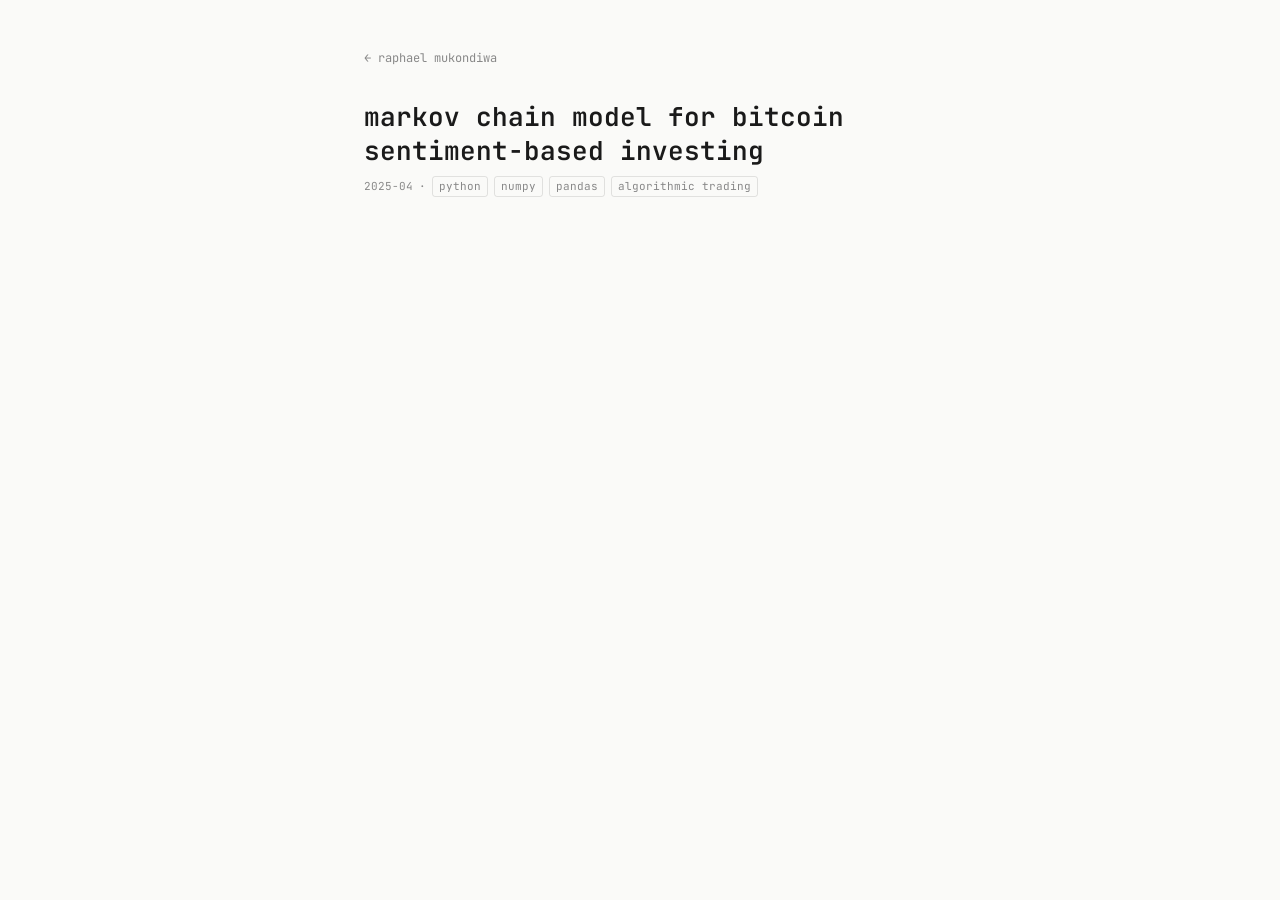
==== posts/2025-04-markov-btc.html @ f5df581f "website revamp" ====
<!DOCTYPE html>
<html lang="en">
<head>
  <meta charset="UTF-8">
  <meta name="viewport" content="width=device-width, initial-scale=1.0">
  <title>markov-regime · raphael mukondiwa</title>
  <link rel="preconnect" href="https://fonts.googleapis.com">
  <link rel="preconnect" href="https://fonts.gstatic.com" crossorigin>
  <link href="https://fonts.googleapis.com/css2?family=JetBrains+Mono:wght@400;600&family=Inter:wght@400;500&display=swap" rel="stylesheet">
  <link rel="stylesheet" href="../style.css">
  <style>
    .post-container {
      max-width: 680px;
      margin: 0 auto;
      padding: clamp(32px, 5vh, 64px) var(--gutter) clamp(48px, 8vh, 96px);
    }
    .back {
      font-family: var(--mono);
      font-size: 12px;
      color: var(--text-tertiary);
      text-decoration: none;
      display: inline-block;
      margin-bottom: 32px;
    }
    .back:hover { color: var(--link); }
    .post-title {
      font-family: var(--mono);
      font-size: clamp(18px, 2.5vw, 26px);
      font-weight: 600;
      color: var(--text-primary);
      margin-bottom: 8px;
      line-height: 1.3;
    }
    .post-meta {
      font-family: var(--mono);
      font-size: 11px;
      color: var(--text-tertiary);
      margin-bottom: 40px;
      display: flex;
      flex-wrap: wrap;
      gap: 6px;
      align-items: center;
    }
    .post-meta .tag {
      border: 1px solid var(--border);
      padding: 1px 6px;
      border-radius: 3px;
    }
    .post-body {
      font-size: clamp(14px, 1.3vw, 16px);
      line-height: 1.75;
      color: var(--text-primary);
    }
    .post-body h2 {
      font-family: var(--mono);
      font-size: 13px;
      font-weight: 600;
      text-transform: uppercase;
      letter-spacing: 0.08em;
      color: var(--text-tertiary);
      margin: 40px 0 12px;
    }
    .post-body p { margin-bottom: 16px; }
    .post-body ul {
      margin: 0 0 16px 0;
      padding-left: 20px;
    }
    .post-body li { margin-bottom: 6px; }
    .post-body code {
      font-family: var(--mono);
      font-size: 0.88em;
      background: var(--bg-secondary);
      padding: 1px 5px;
      border-radius: 3px;
    }
    .post-body a { color: var(--link); }
  </style>
</head>
<body>
  <div class="post-container">

    <a href="/" class="back">← raphael mukondiwa</a>

    <div class="post-title">markov chain model for bitcoin sentiment-based investing</div>
    <div class="post-meta">
      <time datetime="2025-04">2025-04</time>
      <span>·</span>
      <span class="tag">python</span>
      <span class="tag">numpy</span>
      <span class="tag">pandas</span>
      <span class="tag">algorithmic trading</span>
    </div>
---- style.css ----
:root {
  --bg: #fafaf8;
  --bg-secondary: #f0efea;
  --text-primary: #1a1a1a;
  --text-secondary: #555;
  --text-tertiary: #888;
  --border: rgba(0,0,0,0.1);
  --link: #0969da;
  --mono: 'JetBrains Mono', 'SF Mono', Menlo, monospace;
  --body: 'Inter', -apple-system, system-ui, sans-serif;
  --content-width: min(900px, 100%);
  --gutter: clamp(16px, 5vw, 64px);
}

[data-theme="dark"] {
  --bg: #0d1117;
  --bg-secondary: #161b22;
  --text-primary: #c9d1d9;
  --text-secondary: #8b949e;
  --text-tertiary: #6e7681;
  --border: rgba(255,255,255,0.1);
  --link: #58a6ff;
}

@media (prefers-color-scheme: dark) {
  :root:not([data-theme="light"]) {
    --bg: #0d1117;
    --bg-secondary: #161b22;
    --text-primary: #c9d1d9;
    --text-secondary: #8b949e;
    --text-tertiary: #6e7681;
    --border: rgba(255,255,255,0.1);
    --link: #58a6ff;
  }
}

*, *::before, *::after { box-sizing: border-box; margin: 0; padding: 0; }

html {
  font-size: clamp(13px, 1.2vw, 15px);
  height: 100%;
}

body {
  background: var(--bg);
  color: var(--text-primary);
  font-family: var(--body);
  line-height: 1.6;
  min-height: 100%;
  display: flex;
  flex-direction: column;
}

.container {
  width: var(--content-width);
  margin: 0 auto;
  padding: clamp(32px, 5vh, 64px) var(--gutter) clamp(48px, 8vh, 96px);
  flex: 1;
  display: flex;
  flex-direction: column;
}

/* ── header ── */
.header {
  display: flex;
  align-items: flex-start;
  gap: 16px;
  margin-bottom: 32px;
}

.header img {
  width: clamp(56px, 6vw, 80px);
  height: clamp(56px, 6vw, 80px);
  border-radius: 50%;
  object-fit: cover;
  flex-shrink: 0;
  border: 1px solid var(--border);
}

.header-text .name {
  font-family: var(--mono);
  font-size: clamp(16px, 2vw, 20px);
  font-weight: 600;
  color: var(--text-primary);
  margin-bottom: 4px;
  text-decoration: none;
  display: inline-block;
}

.header-text .name:hover { color: var(--link); }

.header-text .bio {
  font-size: clamp(12px, 1.1vw, 14px);
  color: var(--text-secondary);
  margin-bottom: 8px;
}

.header-text .links {
  font-family: var(--mono);
  font-size: clamp(11px, 1vw, 13px);
  display: flex;
  flex-wrap: wrap;
  gap: 10px;
}

.header-text .links a {
  color: var(--link);
  text-decoration: none;
}

.header-text .links a:hover { text-decoration: underline; }

/* ── tagline ── */
.tagline {
  font-size: clamp(12px, 1.1vw, 14px);
  color: var(--text-tertiary);
  font-style: italic;
  margin-bottom: 40px;
  border-top: 1px solid var(--border);
  padding-top: 16px;
}

/* ── main content grid (two columns on wide screens) ── */
.content-grid {
  display: grid;
  grid-template-columns: 1fr 1fr;
  gap: clamp(24px, 4vw, 64px);
  flex: 1;
}

@media (max-width: 640px) {
  .content-grid {
    grid-template-columns: 1fr;
  }
}

/* ── section ── */
.section { margin-bottom: 40px; }

.section-header {
  font-family: var(--mono);
  font-size: 11px;
  color: var(--text-tertiary);
  text-transform: uppercase;
  letter-spacing: 0.1em;
  margin-bottom: 12px;
}

/* ── rows ── */
.row {
  display: grid;
  grid-template-columns: 80px 1fr;
  gap: 12px;
  align-items: baseline;
  padding: 6px 0;
  border-top: 1px solid var(--border);
}

.row:last-child { border-bottom: 1px solid var(--border); }

.row .label {
  font-family: var(--mono);
  font-size: 11px;
  color: var(--text-tertiary);
  font-variant-numeric: tabular-nums;
  padding-top: 2px;
}

.row .content .title {
  font-size: clamp(12px, 1.1vw, 14px);
  font-weight: 500;
  color: var(--text-primary);
  text-decoration: none;
  display: block;
}

.row .content .title:hover { color: var(--link); }

.row .content .desc {
  font-size: clamp(11px, 0.9vw, 12px);
  color: var(--text-secondary);
  margin-top: 2px;
}

/* ── coming soon ── */
.coming-soon {
  font-family: var(--mono);
  font-size: 12px;
  color: var(--text-tertiary);
  padding: 10px 0;
  border-top: 1px solid var(--border);
  border-bottom: 1px solid var(--border);
}

/* ── footer ── */
footer {
  margin-top: 48px;
  padding-top: 16px;
  border-top: 1px solid var(--border);
  font-family: var(--mono);
  font-size: 11px;
  color: var(--text-tertiary);
  display: flex;
  justify-content: space-between;
  align-items: center;
  flex-wrap: wrap;
  gap: 8px;
}

footer a { color: var(--text-tertiary); text-decoration: none; }
footer a:hover { color: var(--link); }

/* ── theme toggle ── */
.theme-toggle {
  background: none;
  border: 1px solid var(--border);
  color: var(--text-tertiary);
  font-family: var(--mono);
  font-size: 11px;
  padding: 3px 8px;
  cursor: pointer;
  border-radius: 3px;
}

.theme-toggle:hover { color: var(--text-primary); border-color: var(--text-tertiary); }

/* ── mobile tweaks ── */
@media (max-width: 480px) {
  .header { flex-direction: column; gap: 12px; }
  .header img { width: 56px; height: 56px; }
  footer { flex-direction: column; align-items: flex-start; gap: 10px; }
}
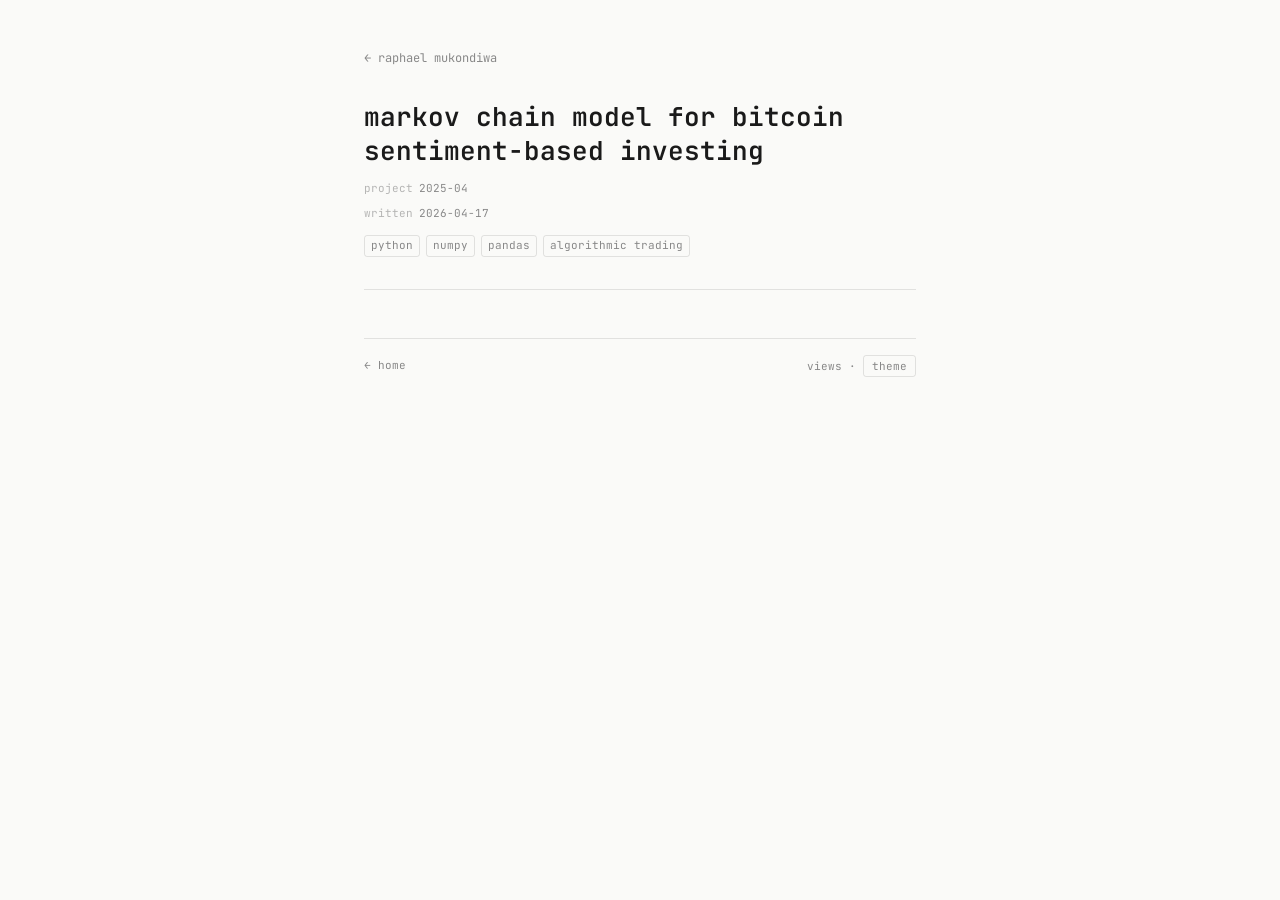
==== commit 20ecbf8d: "added goatcounter" ====
--- a/posts/2025-04-markov-btc.html
+++ b/posts/2025-04-markov-btc.html
@@ -28,14 +28,14 @@
       font-size: clamp(18px, 2.5vw, 26px);
       font-weight: 600;
       color: var(--text-primary);
-      margin-bottom: 8px;
+      margin-bottom: 12px;
       line-height: 1.3;
     }
     .post-meta {
       font-family: var(--mono);
       font-size: 11px;
       color: var(--text-tertiary);
-      margin-bottom: 40px;
+      margin-bottom: 8px;
       display: flex;
       flex-wrap: wrap;
       gap: 6px;
@@ -46,32 +46,28 @@
       padding: 1px 6px;
       border-radius: 3px;
     }
-    .post-body {
-      font-size: clamp(14px, 1.3vw, 16px);
-      line-height: 1.75;
-      color: var(--text-primary);
+    .post-meta .label {
+      color: var(--text-tertiary);
+      opacity: 0.6;
     }
-    .post-body h2 {
+    .post-tags {
       font-family: var(--mono);
-      font-size: 13px;
-      font-weight: 600;
-      text-transform: uppercase;
-      letter-spacing: 0.08em;
+      font-size: 11px;
       color: var(--text-tertiary);
-      margin: 40px 0 12px;
+      margin-top: 12px;
+      display: flex;
+      flex-wrap: wrap;
+      gap: 6px;
     }
-    .post-body p { margin-bottom: 16px; }
-    .post-body ul {
-      margin: 0 0 16px 0;
-      padding-left: 20px;
+    .post-tags .tag {
+      border: 1px solid var(--border);
+      padding: 1px 6px;
+      border-radius: 3px;
     }
-    .post-body li { margin-bottom: 6px; }
-    .post-body code {
-      font-family: var(--mono);
-      font-size: 0.88em;
-      background: var(--bg-secondary);
-      padding: 1px 5px;
-      border-radius: 3px;
+    .divider {
+      border: none;
+      border-top: 1px solid var(--border);
+      margin: 32px 0;
     }
     .post-body a { color: var(--link); }
   </style>
@@ -82,11 +78,47 @@
     <a href="/" class="back">← raphael mukondiwa</a>
 
     <div class="post-title">markov chain model for bitcoin sentiment-based investing</div>
+
     <div class="post-meta">
+      <span class="label">project</span>
       <time datetime="2025-04">2025-04</time>
-      <span>·</span>
+    </div>
+    <div class="post-meta">
+      <span class="label">written</span>
+      <time datetime="2026-04-17">2026-04-17</time>
+    </div>
+
+    <div class="post-tags">
       <span class="tag">python</span>
       <span class="tag">numpy</span>
       <span class="tag">pandas</span>
       <span class="tag">algorithmic trading</span>
     </div>
+
+    <hr class="divider">
+
+    <footer style="padding-top:16px;font-family:var(--mono);font-size:11px;color:var(--text-tertiary);display:flex;justify-content:space-between;align-items:center;flex-wrap:wrap;gap:8px;">
+      <span><a href="/" style="color:var(--text-tertiary);text-decoration:none;">← home</a></span>
+      <span><span class="goatcounter-count" data-path="/posts/2025-04-markov-btc.html"></span> views · <button class="theme-toggle" onclick="toggleTheme()" aria-label="toggle theme">theme</button></span>
+    </footer>
+
+  </div>
+
+  <script data-goatcounter="https://rmukondiwa.goatcounter.com/count"
+          async src="//gc.zgo.at/count.js"></script>
+  <script>
+    (function() {
+      var saved = localStorage.getItem('theme');
+      if (saved) document.documentElement.setAttribute('data-theme', saved);
+    })();
+    function toggleTheme() {
+      var current = document.documentElement.getAttribute('data-theme');
+      var isDark = current === 'dark' ||
+        (!current && window.matchMedia('(prefers-color-scheme: dark)').matches);
+      var next = isDark ? 'light' : 'dark';
+      document.documentElement.setAttribute('data-theme', next);
+      localStorage.setItem('theme', next);
+    }
+  </script>
+</body>
+</html>
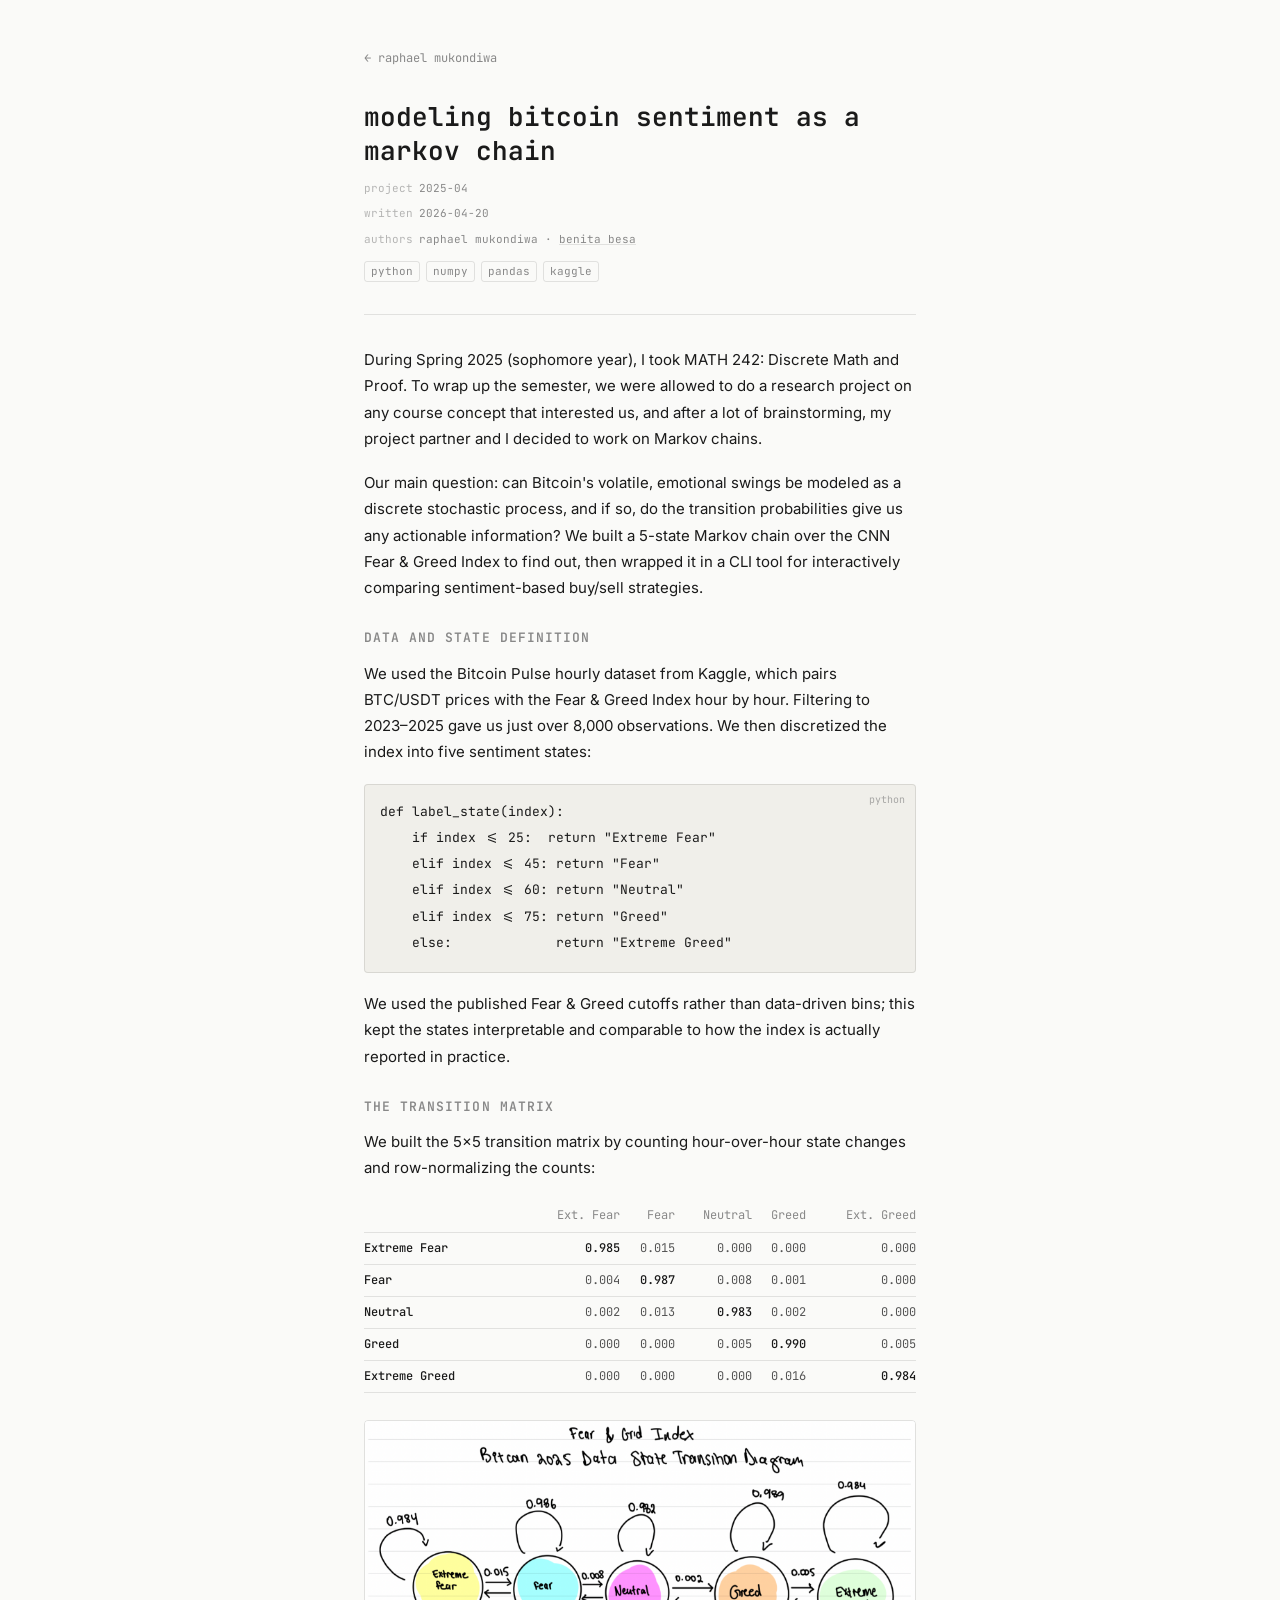
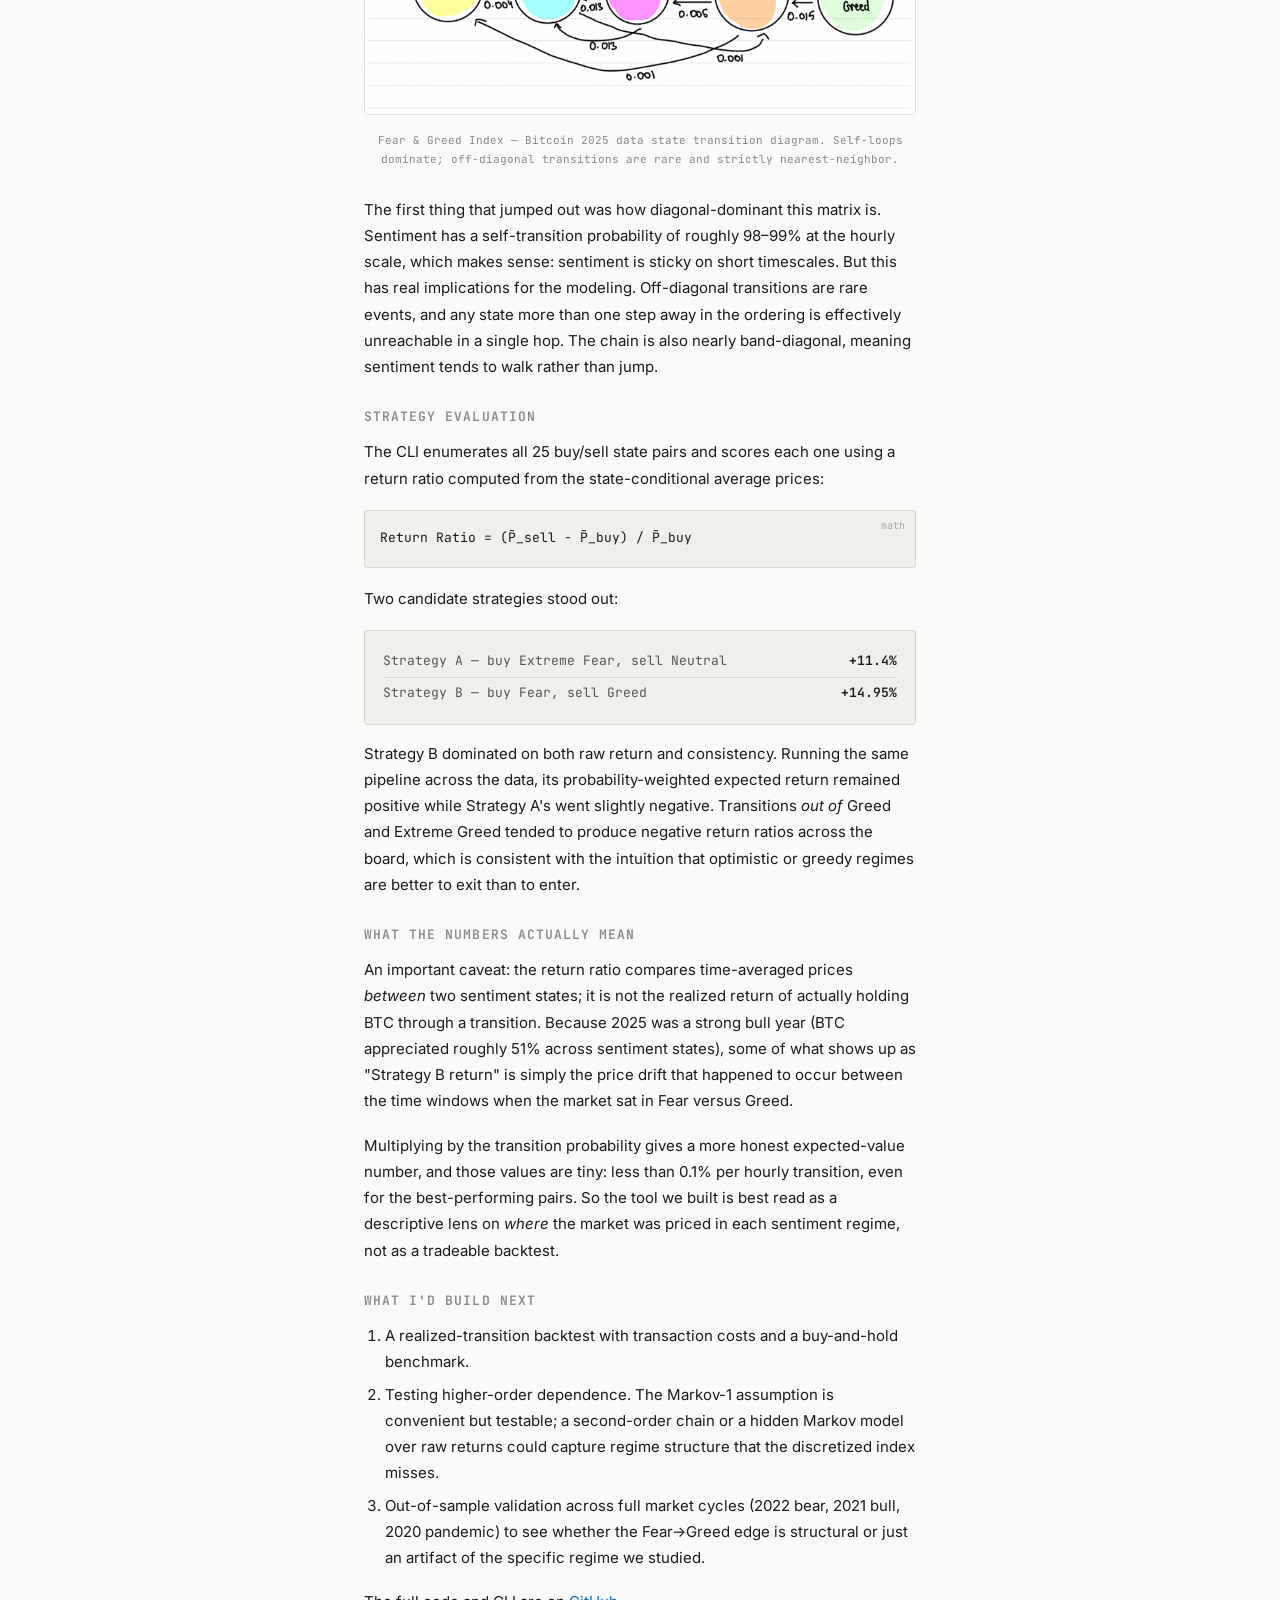
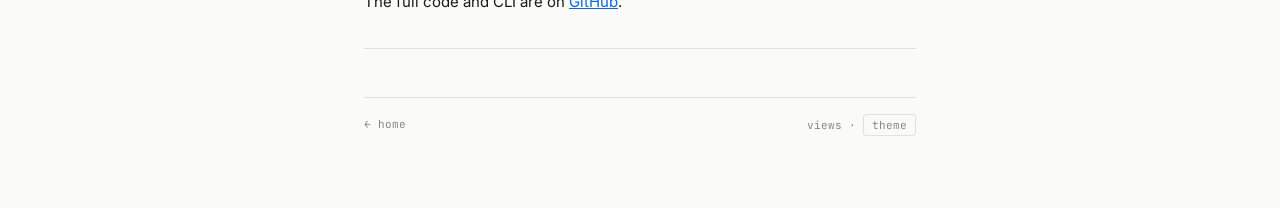
==== commit 6353697c: "adding markov post" ====
--- a/posts/2025-04-markov-btc.html
+++ b/posts/2025-04-markov-btc.html
@@ -3,7 +3,7 @@
 <head>
   <meta charset="UTF-8">
   <meta name="viewport" content="width=device-width, initial-scale=1.0">
-  <title>markov-regime · raphael mukondiwa</title>
+  <title>markov chain model for bitcoin sentiment · raphael mukondiwa</title>
   <link rel="preconnect" href="https://fonts.googleapis.com">
   <link rel="preconnect" href="https://fonts.gstatic.com" crossorigin>
   <link href="https://fonts.googleapis.com/css2?family=JetBrains+Mono:wght@400;600&family=Inter:wght@400;500&display=swap" rel="stylesheet">
@@ -41,11 +41,6 @@
       gap: 6px;
       align-items: center;
     }
-    .post-meta .tag {
-      border: 1px solid var(--border);
-      padding: 1px 6px;
-      border-radius: 3px;
-    }
     .post-meta .label {
       color: var(--text-tertiary);
       opacity: 0.6;
@@ -69,7 +64,117 @@
       border-top: 1px solid var(--border);
       margin: 32px 0;
     }
+    .post-body {
+      font-size: 15px;
+      line-height: 1.75;
+      color: var(--text-primary);
+    }
+    .post-body p { margin-bottom: 1.2em; }
     .post-body a { color: var(--link); }
+    .post-body h2 {
+      font-family: var(--mono);
+      font-size: 13px;
+      font-weight: 600;
+      text-transform: uppercase;
+      letter-spacing: 0.08em;
+      color: var(--text-tertiary);
+      margin: 2em 0 0.8em;
+    }
+    .post-body pre {
+      background: var(--bg-secondary);
+      border: 1px solid var(--border);
+      border-radius: 4px;
+      padding: 1rem;
+      overflow-x: auto;
+      margin: 1.2em 0;
+      position: relative;
+    }
+    .post-body pre .lang-label {
+      position: absolute;
+      top: 6px;
+      right: 10px;
+      font-family: var(--mono);
+      font-size: 10px;
+      color: var(--text-tertiary);
+      opacity: 0.7;
+    }
+    .post-body code {
+      font-family: var(--mono);
+      font-size: 13px;
+      line-height: 1.5;
+      color: var(--text-primary);
+    }
+    .post-body p code, .post-body li code {
+      background: var(--bg-secondary);
+      padding: 1px 4px;
+      border-radius: 3px;
+      font-size: 13px;
+    }
+    .post-body table {
+      width: 100%;
+      border-collapse: collapse;
+      margin: 1.4em 0;
+      font-family: var(--mono);
+      font-size: 12px;
+      font-variant-numeric: tabular-nums;
+    }
+    .post-body th {
+      text-align: left;
+      color: var(--text-tertiary);
+      font-weight: 400;
+      border-bottom: 1px solid var(--border);
+      padding: 6px 10px 6px 0;
+    }
+    .post-body td {
+      padding: 5px 10px 5px 0;
+      color: var(--text-secondary);
+      border-bottom: 1px solid var(--border);
+    }
+    .post-body td:first-child, .post-body th:first-child {
+      color: var(--text-primary);
+      font-weight: 500;
+    }
+    .post-body td.num, .post-body th.num { text-align: right; padding-right: 0; }
+    .post-body td.diag { color: var(--text-primary); font-weight: 500; }
+    .post-body ol, .post-body ul {
+      padding-left: 1.4em;
+      margin-bottom: 1.2em;
+    }
+    .post-body li { margin-bottom: 0.4em; }
+    .post-body figure {
+      margin: 1.8em 0;
+    }
+    .post-body figure img {
+      width: 100%;
+      border: 1px solid var(--border);
+      border-radius: 4px;
+    }
+    .post-body figcaption {
+      font-family: var(--mono);
+      font-size: 11px;
+      color: var(--text-tertiary);
+      margin-top: 8px;
+      text-align: center;
+    }
+    .strategy-block {
+      background: var(--bg-secondary);
+      border: 1px solid var(--border);
+      border-radius: 4px;
+      padding: 1rem 1.2rem;
+      margin: 1.2em 0;
+      font-family: var(--mono);
+      font-size: 13px;
+    }
+    .strategy-block .strategy-row {
+      display: flex;
+      justify-content: space-between;
+      align-items: baseline;
+      padding: 4px 0;
+      border-bottom: 1px solid var(--border);
+    }
+    .strategy-block .strategy-row:last-child { border-bottom: none; }
+    .strategy-block .strategy-label { color: var(--text-secondary); }
+    .strategy-block .strategy-return { color: var(--text-primary); font-weight: 600; }
   </style>
 </head>
 <body>
@@ -77,7 +182,7 @@
 
     <a href="/" class="back">← raphael mukondiwa</a>
 
-    <div class="post-title">markov chain model for bitcoin sentiment-based investing</div>
+    <div class="post-title">modeling bitcoin sentiment as a markov chain</div>
 
     <div class="post-meta">
       <span class="label">project</span>
@@ -85,14 +190,202 @@
     </div>
     <div class="post-meta">
       <span class="label">written</span>
-      <time datetime="2026-04-17">2026-04-17</time>
+      <time datetime="2026-04-20">2026-04-20</time>
+    </div>
+    <div class="post-meta">
+      <span class="label">authors</span>
+      <span>raphael mukondiwa · <a href="https://www.linkedin.com/in/benitabesa/" target="_blank" rel="noopener" style="color:inherit;text-decoration:underline;text-decoration-color:var(--border);">benita besa</a></span>
     </div>
 
     <div class="post-tags">
       <span class="tag">python</span>
       <span class="tag">numpy</span>
       <span class="tag">pandas</span>
-      <span class="tag">algorithmic trading</span>
+      <span class="tag">kaggle</span>
+    </div>
+
+    <hr class="divider">
+
+    <div class="post-body">
+
+      <p>
+        During Spring 2025 (sophomore year), I took MATH 242: Discrete Math and Proof. To wrap
+        up the semester, we were allowed to do a research project on any course concept that
+        interested us, and after a lot of brainstorming, my project partner and I decided to work
+        on Markov chains.
+      </p>
+
+      <p>
+        Our main question: can Bitcoin's volatile, emotional swings be modeled as a discrete
+        stochastic process, and if so, do the transition probabilities give us any actionable
+        information? We built a 5-state Markov chain over the CNN Fear &amp; Greed Index to find
+        out, then wrapped it in a CLI tool for interactively comparing sentiment-based buy/sell
+        strategies.
+      </p>
+
+      <h2>data and state definition</h2>
+
+      <p>
+        We used the Bitcoin Pulse hourly dataset from Kaggle, which pairs BTC/USDT prices with
+        the Fear &amp; Greed Index hour by hour. Filtering to 2023–2025 gave us just over 8,000
+        observations. We then discretized the index into five sentiment states:
+      </p>
+
+      <pre><span class="lang-label">python</span><code>def label_state(index):
+    if index &lt;= 25:  return "Extreme Fear"
+    elif index &lt;= 45: return "Fear"
+    elif index &lt;= 60: return "Neutral"
+    elif index &lt;= 75: return "Greed"
+    else:             return "Extreme Greed"</code></pre>
+
+      <p>
+        We used the published Fear &amp; Greed cutoffs rather than data-driven bins; this kept the
+        states interpretable and comparable to how the index is actually reported in practice.
+      </p>
+
+      <h2>the transition matrix</h2>
+
+      <p>
+        We built the 5×5 transition matrix by counting hour-over-hour state changes and
+        row-normalizing the counts:
+      </p>
+
+      <table>
+        <thead>
+          <tr>
+            <th></th>
+            <th class="num">Ext. Fear</th>
+            <th class="num">Fear</th>
+            <th class="num">Neutral</th>
+            <th class="num">Greed</th>
+            <th class="num">Ext. Greed</th>
+          </tr>
+        </thead>
+        <tbody>
+          <tr>
+            <td>Extreme Fear</td>
+            <td class="num diag">0.985</td>
+            <td class="num">0.015</td>
+            <td class="num">0.000</td>
+            <td class="num">0.000</td>
+            <td class="num">0.000</td>
+          </tr>
+          <tr>
+            <td>Fear</td>
+            <td class="num">0.004</td>
+            <td class="num diag">0.987</td>
+            <td class="num">0.008</td>
+            <td class="num">0.001</td>
+            <td class="num">0.000</td>
+          </tr>
+          <tr>
+            <td>Neutral</td>
+            <td class="num">0.002</td>
+            <td class="num">0.013</td>
+            <td class="num diag">0.983</td>
+            <td class="num">0.002</td>
+            <td class="num">0.000</td>
+          </tr>
+          <tr>
+            <td>Greed</td>
+            <td class="num">0.000</td>
+            <td class="num">0.000</td>
+            <td class="num">0.005</td>
+            <td class="num diag">0.990</td>
+            <td class="num">0.005</td>
+          </tr>
+          <tr>
+            <td>Extreme Greed</td>
+            <td class="num">0.000</td>
+            <td class="num">0.000</td>
+            <td class="num">0.000</td>
+            <td class="num">0.016</td>
+            <td class="num diag">0.984</td>
+          </tr>
+        </tbody>
+      </table>
+
+      <figure>
+        <img src="../assets/markov-btc-state-diagram.png" alt="State transition diagram for the 5-state Bitcoin sentiment Markov chain">
+        <figcaption>Fear &amp; Greed Index — Bitcoin 2025 data state transition diagram. Self-loops dominate; off-diagonal transitions are rare and strictly nearest-neighbor.</figcaption>
+      </figure>
+
+      <p>
+        The first thing that jumped out was how diagonal-dominant this matrix is. Sentiment has a
+        self-transition probability of roughly 98–99% at the hourly scale, which makes sense:
+        sentiment is sticky on short timescales. But this has real implications for the modeling.
+        Off-diagonal transitions are rare events, and any state more than one step away in the
+        ordering is effectively unreachable in a single hop. The chain is also nearly band-diagonal,
+        meaning sentiment tends to walk rather than jump.
+      </p>
+
+      <h2>strategy evaluation</h2>
+
+      <p>
+        The CLI enumerates all 25 buy/sell state pairs and scores each one using a return ratio
+        computed from the state-conditional average prices:
+      </p>
+
+      <pre><span class="lang-label">math</span><code>Return Ratio = (P̄_sell − P̄_buy) / P̄_buy</code></pre>
+
+      <p>Two candidate strategies stood out:</p>
+
+      <div class="strategy-block">
+        <div class="strategy-row">
+          <span class="strategy-label">Strategy A — buy Extreme Fear, sell Neutral</span>
+          <span class="strategy-return">+11.4%</span>
+        </div>
+        <div class="strategy-row">
+          <span class="strategy-label">Strategy B — buy Fear, sell Greed</span>
+          <span class="strategy-return">+14.95%</span>
+        </div>
+      </div>
+
+      <p>
+        Strategy B dominated on both raw return and consistency. Running the same pipeline across
+        the data, its probability-weighted expected return remained positive while Strategy A's
+        went slightly negative. Transitions <em>out of</em> Greed and Extreme Greed tended to
+        produce negative return ratios across the board, which is consistent with the intuition
+        that optimistic or greedy regimes are better to exit than to enter.
+      </p>
+
+      <h2>what the numbers actually mean</h2>
+
+      <p>
+        An important caveat: the return ratio compares time-averaged prices <em>between</em> two
+        sentiment states; it is not the realized return of actually holding BTC through a
+        transition. Because 2025 was a strong bull year (BTC appreciated roughly 51% across
+        sentiment states), some of what shows up as "Strategy B return" is simply the price drift
+        that happened to occur between the time windows when the market sat in Fear versus Greed.
+      </p>
+
+      <p>
+        Multiplying by the transition probability gives a more honest expected-value number, and
+        those values are tiny: less than 0.1% per hourly transition, even for the best-performing
+        pairs. So the tool we built is best read as a descriptive lens on <em>where</em> the
+        market was priced in each sentiment regime, not as a tradeable backtest.
+      </p>
+
+      <h2>what i'd build next</h2>
+
+      <ol>
+        <li>
+          A realized-transition backtest with transaction costs and a buy-and-hold benchmark.
+        </li>
+        <li>
+          Testing higher-order dependence. The Markov-1 assumption is convenient but testable;
+          a second-order chain or a hidden Markov model over raw returns could capture regime
+          structure that the discretized index misses.
+        </li>
+        <li>
+          Out-of-sample validation across full market cycles (2022 bear, 2021 bull, 2020 pandemic)
+          to see whether the Fear→Greed edge is structural or just an artifact of the specific
+          regime we studied.
+        </li>
+      </ol>
+
+      <p>The full code and CLI are on <a href="https://github.com/rmukondiwa/Markov-Bitcoin-Investment-Strategy-Model" target="_blank" rel="noopener">GitHub</a>.</p>
+
     </div>
 
     <hr class="divider">
